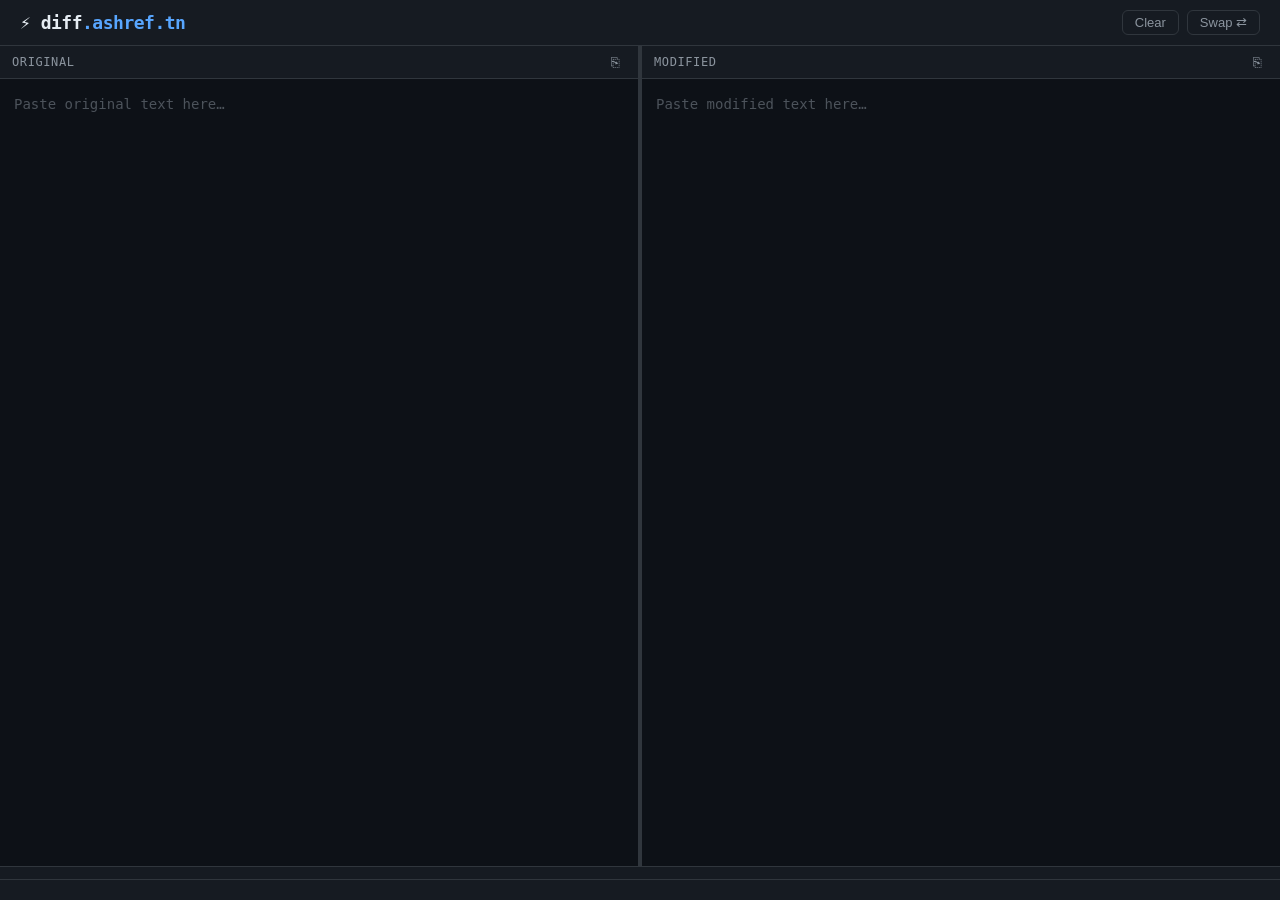
==== static/index.html @ 65bec3c3 "feat: initial project — Go server + real-time diff UI - Go 1.22 static file server (PORT env configu" ====
<!DOCTYPE html>
<html lang="en">
<head>
  <meta charset="UTF-8" />
  <meta name="viewport" content="width=device-width, initial-scale=1.0" />
  <title>diff — ashref.tn</title>
  <link rel="stylesheet" href="style.css" />
</head>
<body>
  <header>
    <div class="logo">⚡ diff<span>.ashref.tn</span></div>
    <div class="actions">
      <button id="clearBtn" title="Clear both panes">Clear</button>
      <button id="swapBtn" title="Swap left and right">Swap ⇄</button>
    </div>
  </header>

  <main>
    <div class="pane" id="paneLeft">
      <div class="pane-header">
        <span>Original</span>
        <button class="copy-btn" data-target="left" title="Copy">⎘</button>
      </div>
      <textarea id="left" placeholder="Paste original text here…" spellcheck="false"></textarea>
    </div>

    <div class="divider" id="divider"></div>

    <div class="pane" id="paneRight">
      <div class="pane-header">
        <span>Modified</span>
        <button class="copy-btn" data-target="right" title="Copy">⎘</button>
      </div>
      <textarea id="right" placeholder="Paste modified text here…" spellcheck="false"></textarea>
    </div>
  </main>

  <div id="diffBar">
    <span id="diffStats"></span>
    <div id="diffOutput"></div>
  </div>

  <script src="diff_match_patch.js"></script>
  <script src="app.js"></script>
</body>
</html>
---- static/style.css ----
/* ── Reset & Base ── */
*, *::before, *::after { box-sizing: border-box; margin: 0; padding: 0; }

:root {
  --bg: #0d1117;
  --surface: #161b22;
  --border: #30363d;
  --text: #e6edf3;
  --muted: #8b949e;
  --accent: #58a6ff;
  --add: #1a4a2e;
  --add-text: #3fb950;
  --del: #4a1a1a;
  --del-text: #f85149;
  --eq: #161b22;
  --radius: 6px;
  --font-mono: "Fira Code", "Cascadia Code", "Consolas", monospace;
}

html, body { height: 100%; }

body {
  background: var(--bg);
  color: var(--text);
  font-family: var(--font-mono);
  font-size: 14px;
  display: flex;
  flex-direction: column;
  height: 100vh;
  overflow: hidden;
}

/* ── Header ── */
header {
  display: flex;
  align-items: center;
  justify-content: space-between;
  padding: 10px 20px;
  background: var(--surface);
  border-bottom: 1px solid var(--border);
  flex-shrink: 0;
  user-select: none;
}

.logo {
  font-size: 18px;
  font-weight: 700;
  letter-spacing: -0.5px;
  color: var(--text);
}

.logo span { color: var(--accent); }

.actions { display: flex; gap: 8px; }

.actions button, .copy-btn {
  background: transparent;
  border: 1px solid var(--border);
  color: var(--muted);
  border-radius: var(--radius);
  padding: 4px 12px;
  cursor: pointer;
  font-size: 13px;
  transition: color 0.15s, border-color 0.15s;
}

.actions button:hover, .copy-btn:hover {
  color: var(--text);
  border-color: var(--accent);
}

/* ── Main split panes ── */
main {
  display: flex;
  flex: 1;
  overflow: hidden;
  gap: 0;
}

.pane {
  display: flex;
  flex-direction: column;
  flex: 1;
  min-width: 0;
  overflow: hidden;
}

.pane-header {
  display: flex;
  align-items: center;
  justify-content: space-between;
  padding: 6px 12px;
  background: var(--surface);
  border-bottom: 1px solid var(--border);
  color: var(--muted);
  font-size: 12px;
  text-transform: uppercase;
  letter-spacing: 0.05em;
  flex-shrink: 0;
}

.copy-btn {
  padding: 2px 7px;
  font-size: 14px;
  border: none;
}

textarea {
  flex: 1;
  width: 100%;
  resize: none;
  background: var(--bg);
  color: var(--text);
  border: none;
  outline: none;
  padding: 14px;
  font-family: var(--font-mono);
  font-size: 14px;
  line-height: 1.6;
  tab-size: 2;
}

textarea::placeholder { color: var(--muted); opacity: 0.5; }

/* ── Draggable divider ── */
#divider {
  width: 4px;
  background: var(--border);
  cursor: col-resize;
  transition: background 0.15s;
  flex-shrink: 0;
}

#divider:hover, #divider.dragging { background: var(--accent); }

/* ── Diff output bar ── */
#diffBar {
  flex-shrink: 0;
  background: var(--surface);
  border-top: 1px solid var(--border);
  max-height: 35vh;
  overflow-y: auto;
  padding: 0;
}

#diffStats {
  display: block;
  padding: 6px 14px;
  font-size: 12px;
  color: var(--muted);
  border-bottom: 1px solid var(--border);
}

#diffOutput {
  padding: 10px 14px;
  white-space: pre-wrap;
  word-break: break-all;
  font-size: 13px;
  line-height: 1.7;
}

/* diff highlight spans */
.diff-ins {
  background: var(--add);
  color: var(--add-text);
  border-radius: 2px;
  padding: 1px 0;
}

.diff-del {
  background: var(--del);
  color: var(--del-text);
  text-decoration: line-through;
  border-radius: 2px;
  padding: 1px 0;
}

.diff-eq { color: var(--muted); }

/* empty state */
#diffOutput.empty {
  color: var(--muted);
  opacity: 0.4;
  font-style: italic;
}

/* scrollbar */
::-webkit-scrollbar { width: 6px; height: 6px; }
::-webkit-scrollbar-track { background: transparent; }
::-webkit-scrollbar-thumb { background: var(--border); border-radius: 3px; }
::-webkit-scrollbar-thumb:hover { background: var(--muted); }

/* ── Responsive ── */
@media (max-width: 640px) {
  main { flex-direction: column; }
  #divider { width: 100%; height: 4px; cursor: row-resize; }
}
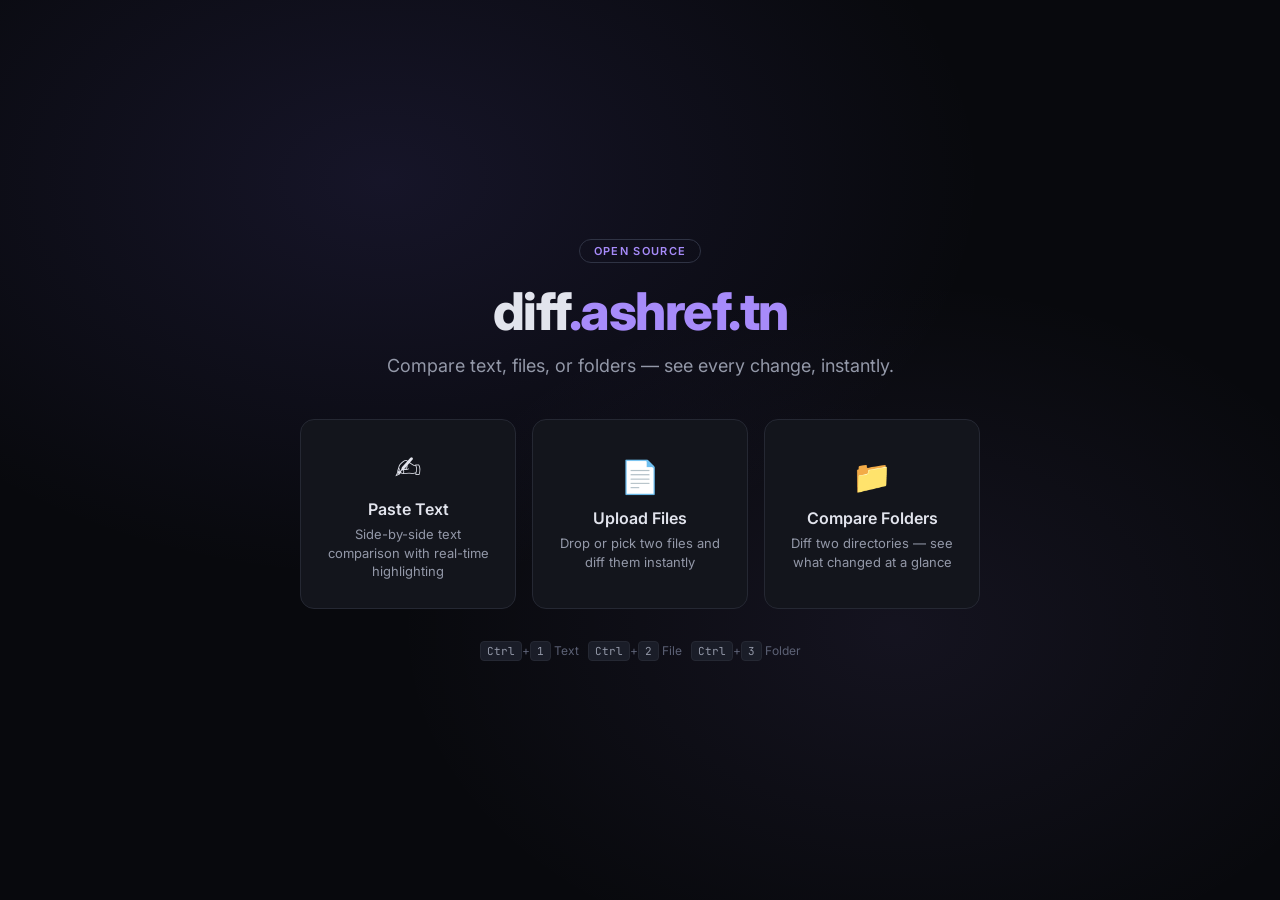
==== commit 2ebbe4b7: "feat: god-tier UI overhaul — line diff, file drop, folder compare WELCOME SCREEN: - Animated landing" ====
--- a/static/index.html
+++ b/static/index.html
@@ -4,40 +4,126 @@
   <meta charset="UTF-8" />
   <meta name="viewport" content="width=device-width, initial-scale=1.0" />
   <title>diff — ashref.tn</title>
+  <link rel="preconnect" href="https://fonts.googleapis.com" />
+  <link rel="preconnect" href="https://fonts.gstatic.com" crossorigin />
+  <link href="https://fonts.googleapis.com/css2?family=Inter:wght@400;500;600;700;800&family=JetBrains+Mono:wght@400;500&display=swap" rel="stylesheet" />
   <link rel="stylesheet" href="style.css" />
 </head>
 <body>
-  <header>
-    <div class="logo">⚡ diff<span>.ashref.tn</span></div>
-    <div class="actions">
-      <button id="clearBtn" title="Clear both panes">Clear</button>
-      <button id="swapBtn" title="Swap left and right">Swap ⇄</button>
+
+  <!-- ── Welcome Overlay ── -->
+  <div id="welcome" class="welcome">
+    <div class="welcome-bg"></div>
+    <div class="welcome-content">
+      <div class="welcome-badge">OPEN SOURCE</div>
+      <h1>diff<span class="accent">.ashref.tn</span></h1>
+      <p class="welcome-sub">Compare text, files, or folders — see every change, instantly.</p>
+      <div class="welcome-cards">
+        <button class="wcard" data-mode="text">
+          <div class="wcard-icon">✍️</div>
+          <div class="wcard-title">Paste Text</div>
+          <div class="wcard-desc">Side-by-side text comparison with real-time highlighting</div>
+        </button>
+        <button class="wcard" data-mode="file">
+          <div class="wcard-icon">📄</div>
+          <div class="wcard-title">Upload Files</div>
+          <div class="wcard-desc">Drop or pick two files and diff them instantly</div>
+        </button>
+        <button class="wcard" data-mode="folder">
+          <div class="wcard-icon">📁</div>
+          <div class="wcard-title">Compare Folders</div>
+          <div class="wcard-desc">Diff two directories — see what changed at a glance</div>
+        </button>
+      </div>
+      <div class="welcome-keys">
+        <kbd>Ctrl</kbd>+<kbd>1</kbd> Text &nbsp;
+        <kbd>Ctrl</kbd>+<kbd>2</kbd> File &nbsp;
+        <kbd>Ctrl</kbd>+<kbd>3</kbd> Folder
+      </div>
     </div>
-  </header>
+  </div>
 
-  <main>
-    <div class="pane" id="paneLeft">
-      <div class="pane-header">
-        <span>Original</span>
-        <button class="copy-btn" data-target="left" title="Copy">⎘</button>
+  <!-- ── Main App ── -->
+  <div id="app" class="app hidden">
+
+    <!-- Header -->
+    <header>
+      <div class="header-left">
+        <div class="logo" id="logoBtn">⚡ diff<span class="accent">.ashref.tn</span></div>
+        <nav class="tabs">
+          <button class="tab active" data-mode="text">Text</button>
+          <button class="tab" data-mode="file">File</button>
+          <button class="tab" data-mode="folder">Folder</button>
+        </nav>
       </div>
-      <textarea id="left" placeholder="Paste original text here…" spellcheck="false"></textarea>
+      <div class="header-right">
+        <label class="opt" title="Ignore leading/trailing whitespace">
+          <input type="checkbox" id="ignoreWS" /> Ignore spaces
+        </label>
+        <button id="swapBtn" class="hbtn" title="Swap sides (Ctrl+Shift+S)">⇄ Swap</button>
+        <button id="clearBtn" class="hbtn" title="Clear all (Ctrl+Shift+X)">✕ Clear</button>
+      </div>
+    </header>
+
+    <!-- ── Text / File Mode ── -->
+    <div id="editorView" class="editor-view">
+      <div class="panel" id="panelLeft">
+        <div class="panel-head">
+          <span class="panel-label">Original</span>
+          <div class="panel-actions">
+            <label class="picker-btn" title="Pick file">
+              📎 Open<input type="file" id="fileLeft" />
+            </label>
+            <button class="act-btn copy-btn" data-side="left" title="Copy text">⎘</button>
+          </div>
+        </div>
+        <div class="drop-zone" id="dropLeft" data-side="left">
+          <textarea id="textLeft" spellcheck="false" placeholder="Paste text or drop a file here…"></textarea>
+          <div class="drop-overlay"><span>Drop file here</span></div>
+        </div>
+      </div>
+
+      <div class="gutter" id="gutter"></div>
+
+      <div class="panel" id="panelRight">
+        <div class="panel-head">
+          <span class="panel-label">Modified</span>
+          <div class="panel-actions">
+            <label class="picker-btn" title="Pick file">
+              📎 Open<input type="file" id="fileRight" />
+            </label>
+            <button class="act-btn copy-btn" data-side="right" title="Copy text">⎘</button>
+          </div>
+        </div>
+        <div class="drop-zone" id="dropRight" data-side="right">
+          <textarea id="textRight" spellcheck="false" placeholder="Paste text or drop a file here…"></textarea>
+          <div class="drop-overlay"><span>Drop file here</span></div>
+        </div>
+      </div>
     </div>
 
-    <div class="divider" id="divider"></div>
+    <!-- ── Folder Mode ── -->
+    <div id="folderView" class="folder-view hidden">
+      <div class="folder-bar">
+        <input type="text" id="folderLeft" placeholder="/path/to/folder-a" />
+        <button id="compareFoldersBtn" class="compare-btn">Compare</button>
+        <input type="text" id="folderRight" placeholder="/path/to/folder-b" />
+      </div>
+      <div id="folderResults" class="folder-results"></div>
+    </div>
 
-    <div class="pane" id="paneRight">
-      <div class="pane-header">
-        <span>Modified</span>
-        <button class="copy-btn" data-target="right" title="Copy">⎘</button>
+    <!-- ── Diff Output ── -->
+    <div id="diffPanel" class="diff-panel">
+      <div class="diff-bar">
+        <span id="diffStats" class="diff-stats"></span>
+        <div class="diff-toggles">
+          <button class="dtgl active" data-view="split">Split</button>
+          <button class="dtgl" data-view="unified">Unified</button>
+        </div>
       </div>
-      <textarea id="right" placeholder="Paste modified text here…" spellcheck="false"></textarea>
+      <div id="diffContent" class="diff-content"></div>
     </div>
-  </main>
 
-  <div id="diffBar">
-    <span id="diffStats"></span>
-    <div id="diffOutput"></div>
   </div>
 
   <script src="diff_match_patch.js"></script>
--- a/static/style.css
+++ b/static/style.css
@@ -1,20 +1,36 @@
-/* ── Reset & Base ── */
+/* ════════════════════════════════════════════════════════════
+   diff.ashref.tn — Premium Dark Theme
+   ════════════════════════════════════════════════════════════ */
+
 *, *::before, *::after { box-sizing: border-box; margin: 0; padding: 0; }
 
 :root {
-  --bg: #0d1117;
-  --surface: #161b22;
-  --border: #30363d;
-  --text: #e6edf3;
-  --muted: #8b949e;
-  --accent: #58a6ff;
-  --add: #1a4a2e;
-  --add-text: #3fb950;
-  --del: #4a1a1a;
-  --del-text: #f85149;
-  --eq: #161b22;
-  --radius: 6px;
-  --font-mono: "Fira Code", "Cascadia Code", "Consolas", monospace;
+  --bg:         #08090d;
+  --bg2:        #0e1017;
+  --surface:    #13151c;
+  --surface2:   #1a1d28;
+  --border:     #252833;
+  --border2:    #2f3344;
+  --text:       #e2e4ed;
+  --text2:      #9398a8;
+  --muted:      #5c6175;
+  --accent:     #7c6aef;
+  --accent2:    #a78bfa;
+  --add-bg:     #12261e;
+  --add-line:   #1a3a2a;
+  --add-text:   #4ade80;
+  --add-hl:     rgba(74, 222, 128, 0.2);
+  --del-bg:     #261214;
+  --del-line:   #3a1a1c;
+  --del-text:   #f87171;
+  --del-hl:     rgba(248, 113, 113, 0.2);
+  --mod-bg:     #1e1a26;
+  --radius:     8px;
+  --radius-lg:  14px;
+  --font:       "Inter", -apple-system, system-ui, sans-serif;
+  --mono:       "JetBrains Mono", "Fira Code", "Cascadia Code", "Consolas", monospace;
+  --shadow:     0 2px 12px rgba(0,0,0,0.4);
+  --transition: 0.2s cubic-bezier(0.4, 0, 0.2, 1);
 }
 
 html, body { height: 100%; }
@@ -22,176 +38,595 @@
 body {
   background: var(--bg);
   color: var(--text);
-  font-family: var(--font-mono);
+  font-family: var(--font);
   font-size: 14px;
+  overflow: hidden;
+  height: 100vh;
+}
+
+.hidden { display: none !important; }
+
+/* ── Scrollbar ── */
+::-webkit-scrollbar { width: 6px; height: 6px; }
+::-webkit-scrollbar-track { background: transparent; }
+::-webkit-scrollbar-thumb { background: var(--border); border-radius: 3px; }
+::-webkit-scrollbar-thumb:hover { background: var(--muted); }
+
+/* ════════════════════════════════════════════════════════════
+   WELCOME SCREEN
+   ════════════════════════════════════════════════════════════ */
+
+.welcome {
+  position: fixed;
+  inset: 0;
+  z-index: 1000;
+  display: flex;
+  align-items: center;
+  justify-content: center;
+  animation: fadeIn 0.6s ease;
+}
+
+.welcome-bg {
+  position: absolute;
+  inset: 0;
+  background:
+    radial-gradient(ellipse 600px 400px at 30% 20%, rgba(124,106,239,0.12), transparent),
+    radial-gradient(ellipse 500px 350px at 70% 70%, rgba(167,139,250,0.08), transparent),
+    var(--bg);
+}
+
+.welcome-content {
+  position: relative;
+  text-align: center;
+  max-width: 760px;
+  padding: 40px;
+}
+
+.welcome-badge {
+  display: inline-block;
+  font-size: 11px;
+  font-weight: 600;
+  letter-spacing: 0.12em;
+  color: var(--accent2);
+  border: 1px solid var(--border2);
+  border-radius: 20px;
+  padding: 4px 14px;
+  margin-bottom: 20px;
+}
+
+.welcome-content h1 {
+  font-size: 52px;
+  font-weight: 800;
+  letter-spacing: -1.5px;
+  line-height: 1.1;
+  margin-bottom: 12px;
+}
+
+.accent { color: var(--accent2); }
+
+.welcome-sub {
+  font-size: 18px;
+  color: var(--text2);
+  margin-bottom: 40px;
+  line-height: 1.5;
+}
+
+.welcome-cards {
+  display: grid;
+  grid-template-columns: repeat(3, 1fr);
+  gap: 16px;
+  margin-bottom: 32px;
+}
+
+.wcard {
+  background: var(--surface);
+  border: 1px solid var(--border);
+  border-radius: var(--radius-lg);
+  padding: 28px 20px;
+  cursor: pointer;
+  transition: all var(--transition);
+  text-align: center;
+  color: var(--text);
+  font-family: var(--font);
+}
+
+.wcard:hover {
+  border-color: var(--accent);
+  background: var(--surface2);
+  transform: translateY(-3px);
+  box-shadow: 0 8px 30px rgba(124,106,239,0.12);
+}
+
+.wcard-icon { font-size: 32px; margin-bottom: 12px; }
+.wcard-title { font-size: 16px; font-weight: 600; margin-bottom: 6px; }
+.wcard-desc { font-size: 13px; color: var(--text2); line-height: 1.4; }
+
+.welcome-keys {
+  font-size: 12px;
+  color: var(--muted);
+}
+
+.welcome-keys kbd {
+  display: inline-block;
+  background: var(--surface2);
+  border: 1px solid var(--border);
+  border-radius: 4px;
+  padding: 2px 6px;
+  font-family: var(--mono);
+  font-size: 11px;
+  color: var(--text2);
+}
+
+/* ════════════════════════════════════════════════════════════
+   HEADER
+   ════════════════════════════════════════════════════════════ */
+
+.app {
   display: flex;
   flex-direction: column;
   height: 100vh;
-  overflow: hidden;
-}
-
-/* ── Header ── */
+}
+
 header {
   display: flex;
   align-items: center;
   justify-content: space-between;
-  padding: 10px 20px;
+  padding: 0 16px;
+  height: 48px;
   background: var(--surface);
   border-bottom: 1px solid var(--border);
   flex-shrink: 0;
   user-select: none;
+  gap: 12px;
+}
+
+.header-left, .header-right {
+  display: flex;
+  align-items: center;
+  gap: 12px;
 }
 
 .logo {
-  font-size: 18px;
+  font-size: 15px;
   font-weight: 700;
-  letter-spacing: -0.5px;
-  color: var(--text);
-}
-
-.logo span { color: var(--accent); }
-
-.actions { display: flex; gap: 8px; }
-
-.actions button, .copy-btn {
+  letter-spacing: -0.3px;
+  cursor: pointer;
+  white-space: nowrap;
+  transition: opacity var(--transition);
+}
+.logo:hover { opacity: 0.8; }
+
+.tabs { display: flex; gap: 2px; }
+
+.tab {
+  font-family: var(--font);
+  font-size: 13px;
+  font-weight: 500;
+  color: var(--text2);
+  background: transparent;
+  border: none;
+  padding: 6px 14px;
+  border-radius: 6px;
+  cursor: pointer;
+  transition: all var(--transition);
+}
+
+.tab:hover { color: var(--text); background: var(--surface2); }
+.tab.active { color: var(--text); background: var(--accent); }
+
+.opt {
+  display: flex;
+  align-items: center;
+  gap: 5px;
+  font-size: 12px;
+  color: var(--text2);
+  cursor: pointer;
+}
+.opt input { accent-color: var(--accent); }
+
+.hbtn {
+  font-family: var(--font);
+  font-size: 12px;
+  font-weight: 500;
+  color: var(--text2);
   background: transparent;
   border: 1px solid var(--border);
+  border-radius: 6px;
+  padding: 4px 10px;
+  cursor: pointer;
+  transition: all var(--transition);
+  white-space: nowrap;
+}
+.hbtn:hover { color: var(--text); border-color: var(--accent); }
+
+/* ════════════════════════════════════════════════════════════
+   EDITOR PANELS (text + file mode)
+   ════════════════════════════════════════════════════════════ */
+
+.editor-view {
+  display: flex;
+  flex: 1;
+  min-height: 0;
+  overflow: hidden;
+}
+
+.panel {
+  display: flex;
+  flex-direction: column;
+  flex: 1;
+  min-width: 0;
+}
+
+.panel-head {
+  display: flex;
+  align-items: center;
+  justify-content: space-between;
+  padding: 5px 12px;
+  background: var(--bg2);
+  border-bottom: 1px solid var(--border);
+  flex-shrink: 0;
+}
+
+.panel-label {
+  font-size: 11px;
+  font-weight: 600;
+  text-transform: uppercase;
+  letter-spacing: 0.08em;
   color: var(--muted);
-  border-radius: var(--radius);
-  padding: 4px 12px;
-  cursor: pointer;
-  font-size: 13px;
-  transition: color 0.15s, border-color 0.15s;
-}
-
-.actions button:hover, .copy-btn:hover {
-  color: var(--text);
-  border-color: var(--accent);
-}
-
-/* ── Main split panes ── */
-main {
-  display: flex;
-  flex: 1;
-  overflow: hidden;
-  gap: 0;
-}
-
-.pane {
-  display: flex;
-  flex-direction: column;
-  flex: 1;
-  min-width: 0;
-  overflow: hidden;
-}
-
-.pane-header {
-  display: flex;
-  align-items: center;
-  justify-content: space-between;
-  padding: 6px 12px;
-  background: var(--surface);
-  border-bottom: 1px solid var(--border);
-  color: var(--muted);
+}
+
+.panel-actions { display: flex; align-items: center; gap: 6px; }
+
+.picker-btn {
   font-size: 12px;
-  text-transform: uppercase;
-  letter-spacing: 0.05em;
-  flex-shrink: 0;
-}
-
-.copy-btn {
-  padding: 2px 7px;
+  color: var(--text2);
+  cursor: pointer;
+  padding: 2px 8px;
+  border: 1px solid var(--border);
+  border-radius: 5px;
+  transition: all var(--transition);
+}
+.picker-btn:hover { border-color: var(--accent); color: var(--text); }
+.picker-btn input { display: none; }
+
+.act-btn {
   font-size: 14px;
-  border: none;
-}
-
-textarea {
-  flex: 1;
+  color: var(--text2);
+  background: none;
+  border: 1px solid var(--border);
+  border-radius: 5px;
+  padding: 1px 7px;
+  cursor: pointer;
+  transition: all var(--transition);
+}
+.act-btn:hover { color: var(--text); border-color: var(--accent); }
+
+/* Drop zone */
+.drop-zone {
+  flex: 1;
+  position: relative;
+  min-height: 0;
+}
+
+.drop-zone textarea {
   width: 100%;
+  height: 100%;
   resize: none;
   background: var(--bg);
   color: var(--text);
   border: none;
   outline: none;
   padding: 14px;
-  font-family: var(--font-mono);
-  font-size: 14px;
-  line-height: 1.6;
+  font-family: var(--mono);
+  font-size: 13px;
+  line-height: 1.65;
   tab-size: 2;
 }
 
-textarea::placeholder { color: var(--muted); opacity: 0.5; }
-
-/* ── Draggable divider ── */
-#divider {
+.drop-zone textarea::placeholder { color: var(--muted); opacity: 0.5; }
+
+.drop-overlay {
+  display: none;
+  position: absolute;
+  inset: 4px;
+  border: 2px dashed var(--accent);
+  border-radius: var(--radius);
+  background: rgba(124,106,239,0.08);
+  align-items: center;
+  justify-content: center;
+  pointer-events: none;
+  z-index: 10;
+}
+
+.drop-overlay span {
+  font-size: 16px;
+  font-weight: 600;
+  color: var(--accent2);
+}
+
+.drop-zone.dragging .drop-overlay { display: flex; }
+
+/* Gutter / divider */
+.gutter {
   width: 4px;
   background: var(--border);
   cursor: col-resize;
-  transition: background 0.15s;
   flex-shrink: 0;
-}
-
-#divider:hover, #divider.dragging { background: var(--accent); }
-
-/* ── Diff output bar ── */
-#diffBar {
+  transition: background var(--transition);
+}
+.gutter:hover, .gutter.dragging { background: var(--accent); }
+
+/* ════════════════════════════════════════════════════════════
+   FOLDER MODE
+   ════════════════════════════════════════════════════════════ */
+
+.folder-view {
+  flex: 1;
+  display: flex;
+  flex-direction: column;
+  overflow: hidden;
+}
+
+.folder-bar {
+  display: flex;
+  align-items: center;
+  gap: 10px;
+  padding: 12px 16px;
+  background: var(--bg2);
+  border-bottom: 1px solid var(--border);
+  flex-shrink: 0;
+}
+
+.folder-bar input[type="text"] {
+  flex: 1;
+  font-family: var(--mono);
+  font-size: 13px;
+  color: var(--text);
+  background: var(--bg);
+  border: 1px solid var(--border);
+  border-radius: 6px;
+  padding: 8px 12px;
+  outline: none;
+  transition: border-color var(--transition);
+}
+.folder-bar input[type="text"]:focus { border-color: var(--accent); }
+
+.compare-btn {
+  font-family: var(--font);
+  font-size: 13px;
+  font-weight: 600;
+  color: #fff;
+  background: var(--accent);
+  border: none;
+  border-radius: 6px;
+  padding: 8px 20px;
+  cursor: pointer;
+  transition: opacity var(--transition);
+  white-space: nowrap;
+}
+.compare-btn:hover { opacity: 0.85; }
+
+.folder-results {
+  flex: 1;
+  overflow-y: auto;
+  padding: 12px 16px;
+}
+
+.folder-results table {
+  width: 100%;
+  border-collapse: collapse;
+  font-size: 13px;
+}
+
+.folder-results th {
+  text-align: left;
+  font-size: 11px;
+  font-weight: 600;
+  text-transform: uppercase;
+  letter-spacing: 0.06em;
+  color: var(--muted);
+  padding: 8px 12px;
+  border-bottom: 1px solid var(--border);
+}
+
+.folder-results td {
+  padding: 7px 12px;
+  border-bottom: 1px solid var(--border);
+  font-family: var(--mono);
+}
+
+.folder-results tr.only-left td  { color: var(--del-text); }
+.folder-results tr.only-right td { color: var(--add-text); }
+.folder-results tr.modified td   { color: #facc15; }
+.folder-results tr.same td       { color: var(--text2); }
+
+.folder-results .status-badge {
+  font-size: 11px;
+  font-weight: 500;
+  padding: 2px 8px;
+  border-radius: 4px;
+  font-family: var(--font);
+}
+
+.folder-results tr.only-left .status-badge  { background: var(--del-bg); color: var(--del-text); }
+.folder-results tr.only-right .status-badge { background: var(--add-bg); color: var(--add-text); }
+.folder-results tr.modified .status-badge   { background: #2a2310; color: #facc15; }
+.folder-results tr.same .status-badge       { background: var(--surface2); color: var(--muted); }
+
+.folder-error {
+  padding: 16px;
+  color: var(--del-text);
+  font-size: 14px;
+}
+
+/* ════════════════════════════════════════════════════════════
+   DIFF PANEL
+   ════════════════════════════════════════════════════════════ */
+
+.diff-panel {
   flex-shrink: 0;
   background: var(--surface);
   border-top: 1px solid var(--border);
-  max-height: 35vh;
-  overflow-y: auto;
-  padding: 0;
-}
-
-#diffStats {
-  display: block;
-  padding: 6px 14px;
+  display: flex;
+  flex-direction: column;
+  max-height: 45vh;
+  min-height: 40px;
+}
+
+.diff-bar {
+  display: flex;
+  align-items: center;
+  justify-content: space-between;
+  padding: 5px 14px;
+  border-bottom: 1px solid var(--border);
+  flex-shrink: 0;
+}
+
+.diff-stats {
   font-size: 12px;
+  color: var(--text2);
+  font-weight: 500;
+}
+
+.diff-toggles { display: flex; gap: 2px; }
+
+.dtgl {
+  font-family: var(--font);
+  font-size: 11px;
+  font-weight: 500;
   color: var(--muted);
-  border-bottom: 1px solid var(--border);
-}
-
-#diffOutput {
-  padding: 10px 14px;
+  background: transparent;
+  border: 1px solid var(--border);
+  border-radius: 5px;
+  padding: 3px 10px;
+  cursor: pointer;
+  transition: all var(--transition);
+}
+.dtgl:hover { color: var(--text2); }
+.dtgl.active { color: var(--text); background: var(--surface2); border-color: var(--accent); }
+
+.diff-content {
+  flex: 1;
+  overflow: auto;
+  font-family: var(--mono);
+  font-size: 13px;
+  line-height: 1.65;
+}
+
+/* ── Split diff ── */
+.diff-split {
+  display: flex;
+  min-height: 100%;
+}
+
+.diff-split .diff-side {
+  flex: 1;
+  min-width: 0;
+}
+
+.diff-split .diff-side:first-child { border-right: 1px solid var(--border); }
+
+.diff-split .diff-side table {
+  width: 100%;
+  border-collapse: collapse;
+}
+
+/* ── Unified diff ── */
+.diff-unified table {
+  width: 100%;
+  border-collapse: collapse;
+}
+
+/* ── Common diff line styles ── */
+.diff-content td {
+  padding: 0 10px;
   white-space: pre-wrap;
   word-break: break-all;
-  font-size: 13px;
-  line-height: 1.7;
-}
-
-/* diff highlight spans */
-.diff-ins {
-  background: var(--add);
-  color: var(--add-text);
-  border-radius: 2px;
-  padding: 1px 0;
-}
-
-.diff-del {
-  background: var(--del);
-  color: var(--del-text);
-  text-decoration: line-through;
-  border-radius: 2px;
-  padding: 1px 0;
-}
-
-.diff-eq { color: var(--muted); }
-
-/* empty state */
-#diffOutput.empty {
+  vertical-align: top;
+}
+
+.diff-content .ln {
+  width: 1px;
+  white-space: nowrap;
+  text-align: right;
+  padding: 0 8px;
   color: var(--muted);
-  opacity: 0.4;
+  user-select: none;
+  opacity: 0.6;
+  font-size: 12px;
+  border-right: 1px solid var(--border);
+}
+
+.diff-content .sign {
+  width: 1px;
+  padding: 0 6px;
+  text-align: center;
+  user-select: none;
+  font-weight: 600;
+}
+
+.diff-content tr.line-equal td { background: transparent; }
+.diff-content tr.line-equal .sign { color: var(--muted); }
+
+.diff-content tr.line-add td    { background: var(--add-bg); }
+.diff-content tr.line-add .sign  { color: var(--add-text); }
+.diff-content tr.line-add .code  { color: var(--add-text); }
+
+.diff-content tr.line-del td    { background: var(--del-bg); }
+.diff-content tr.line-del .sign  { color: var(--del-text); }
+.diff-content tr.line-del .code  { color: var(--del-text); }
+
+.diff-content tr.line-mod-del td { background: var(--del-bg); }
+.diff-content tr.line-mod-del .code { color: var(--del-text); }
+.diff-content tr.line-mod-del .sign { color: var(--del-text); }
+
+.diff-content tr.line-mod-add td { background: var(--add-bg); }
+.diff-content tr.line-mod-add .code { color: var(--add-text); }
+.diff-content tr.line-mod-add .sign { color: var(--add-text); }
+
+.diff-content tr.line-pad td { background: var(--bg2); }
+
+.diff-content .hl-add { background: var(--add-hl); border-radius: 2px; }
+.diff-content .hl-del { background: var(--del-hl); border-radius: 2px; }
+
+.diff-content .empty-msg {
+  padding: 24px;
+  text-align: center;
+  color: var(--muted);
   font-style: italic;
-}
-
-/* scrollbar */
-::-webkit-scrollbar { width: 6px; height: 6px; }
-::-webkit-scrollbar-track { background: transparent; }
-::-webkit-scrollbar-thumb { background: var(--border); border-radius: 3px; }
-::-webkit-scrollbar-thumb:hover { background: var(--muted); }
-
-/* ── Responsive ── */
-@media (max-width: 640px) {
-  main { flex-direction: column; }
-  #divider { width: 100%; height: 4px; cursor: row-resize; }
-}
+  font-family: var(--font);
+}
+
+/* ════════════════════════════════════════════════════════════
+   ANIMATIONS
+   ════════════════════════════════════════════════════════════ */
+
+@keyframes fadeIn {
+  from { opacity: 0; }
+  to   { opacity: 1; }
+}
+
+@keyframes slideUp {
+  from { opacity: 0; transform: translateY(20px); }
+  to   { opacity: 1; transform: translateY(0); }
+}
+
+.welcome-content { animation: slideUp 0.6s ease 0.1s both; }
+.welcome-cards .wcard:nth-child(1) { animation: slideUp 0.5s ease 0.2s both; }
+.welcome-cards .wcard:nth-child(2) { animation: slideUp 0.5s ease 0.3s both; }
+.welcome-cards .wcard:nth-child(3) { animation: slideUp 0.5s ease 0.4s both; }
+
+/* ════════════════════════════════════════════════════════════
+   RESPONSIVE
+   ════════════════════════════════════════════════════════════ */
+
+@media (max-width: 768px) {
+  .welcome-cards { grid-template-columns: 1fr; }
+  .welcome-content h1 { font-size: 36px; }
+  header { flex-wrap: wrap; height: auto; padding: 8px 12px; }
+  .header-right { flex-wrap: wrap; }
+  .editor-view { flex-direction: column; }
+  .gutter { width: 100%; height: 4px; cursor: row-resize; }
+  .diff-split { flex-direction: column; }
+  .diff-split .diff-side:first-child { border-right: none; border-bottom: 1px solid var(--border); }
+}
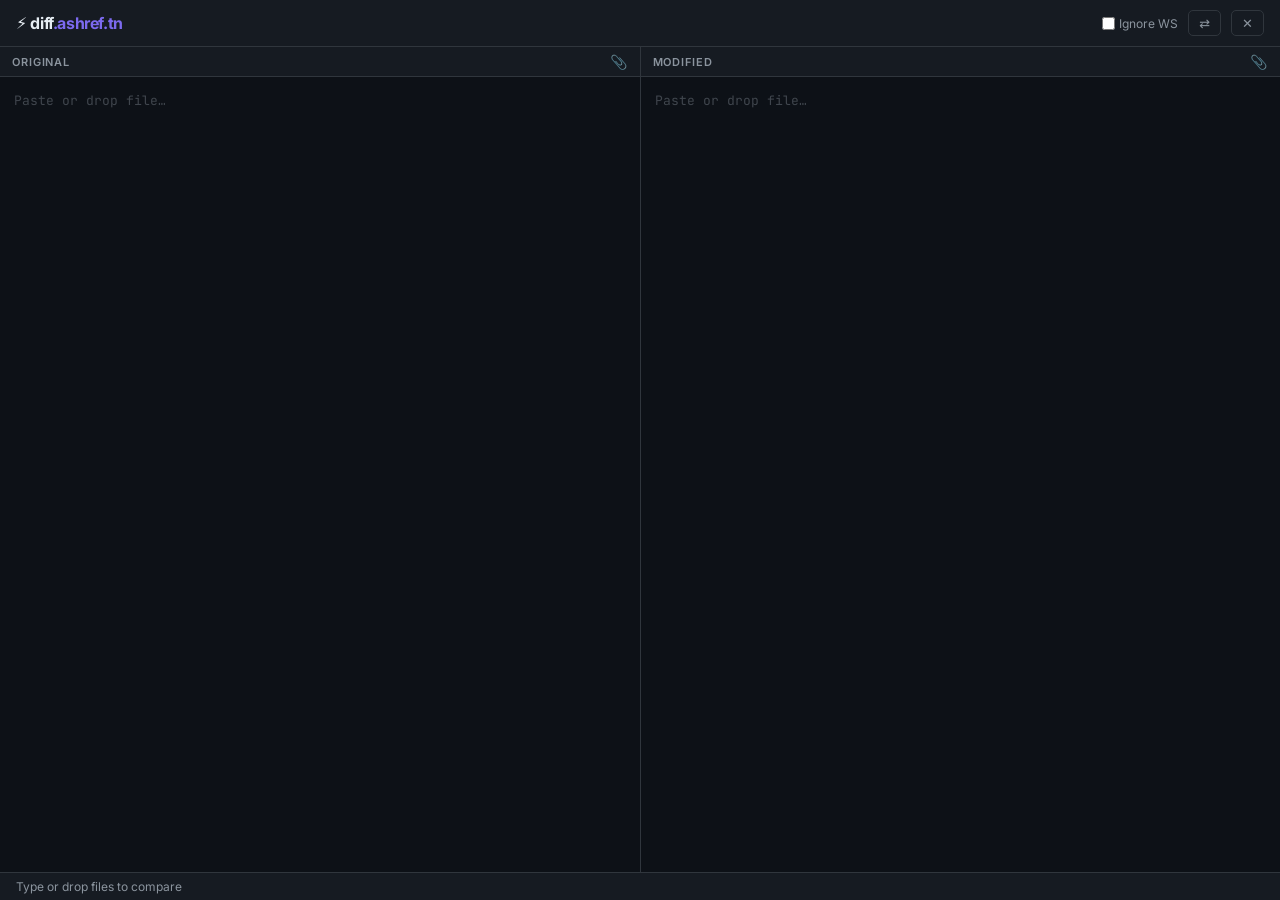
==== commit 863e207d: "fix: radical simplification — inline diff on both sides WHAT CHANGED: - Removed confusing welcome sc" ====
--- a/static/index.html
+++ b/static/index.html
@@ -6,125 +6,47 @@
   <title>diff — ashref.tn</title>
   <link rel="preconnect" href="https://fonts.googleapis.com" />
   <link rel="preconnect" href="https://fonts.gstatic.com" crossorigin />
-  <link href="https://fonts.googleapis.com/css2?family=Inter:wght@400;500;600;700;800&family=JetBrains+Mono:wght@400;500&display=swap" rel="stylesheet" />
+  <link href="https://fonts.googleapis.com/css2?family=Inter:wght@400;500;600;700&family=JetBrains+Mono:wght@400;500&display=swap" rel="stylesheet" />
   <link rel="stylesheet" href="style.css" />
 </head>
 <body>
 
-  <!-- ── Welcome Overlay ── -->
-  <div id="welcome" class="welcome">
-    <div class="welcome-bg"></div>
-    <div class="welcome-content">
-      <div class="welcome-badge">OPEN SOURCE</div>
-      <h1>diff<span class="accent">.ashref.tn</span></h1>
-      <p class="welcome-sub">Compare text, files, or folders — see every change, instantly.</p>
-      <div class="welcome-cards">
-        <button class="wcard" data-mode="text">
-          <div class="wcard-icon">✍️</div>
-          <div class="wcard-title">Paste Text</div>
-          <div class="wcard-desc">Side-by-side text comparison with real-time highlighting</div>
-        </button>
-        <button class="wcard" data-mode="file">
-          <div class="wcard-icon">📄</div>
-          <div class="wcard-title">Upload Files</div>
-          <div class="wcard-desc">Drop or pick two files and diff them instantly</div>
-        </button>
-        <button class="wcard" data-mode="folder">
-          <div class="wcard-icon">📁</div>
-          <div class="wcard-title">Compare Folders</div>
-          <div class="wcard-desc">Diff two directories — see what changed at a glance</div>
-        </button>
+  <header>
+    <div class="logo">⚡ diff<span class="accent">.ashref.tn</span></div>
+    <div class="actions">
+      <label class="opt"><input type="checkbox" id="ignoreWS" /> Ignore WS</label>
+      <button id="swapBtn" title="Swap (Ctrl+S)">⇄</button>
+      <button id="clearBtn" title="Clear (Ctrl+X)">✕</button>
+    </div>
+  </header>
+
+  <main>
+    <div class="panel">
+      <div class="panel-head">
+        <span>Original</span>
+        <label class="file-btn">📎<input type="file" id="fileLeft" /></label>
       </div>
-      <div class="welcome-keys">
-        <kbd>Ctrl</kbd>+<kbd>1</kbd> Text &nbsp;
-        <kbd>Ctrl</kbd>+<kbd>2</kbd> File &nbsp;
-        <kbd>Ctrl</kbd>+<kbd>3</kbd> Folder
-      </div>
-    </div>
-  </div>
-
-  <!-- ── Main App ── -->
-  <div id="app" class="app hidden">
-
-    <!-- Header -->
-    <header>
-      <div class="header-left">
-        <div class="logo" id="logoBtn">⚡ diff<span class="accent">.ashref.tn</span></div>
-        <nav class="tabs">
-          <button class="tab active" data-mode="text">Text</button>
-          <button class="tab" data-mode="file">File</button>
-          <button class="tab" data-mode="folder">Folder</button>
-        </nav>
-      </div>
-      <div class="header-right">
-        <label class="opt" title="Ignore leading/trailing whitespace">
-          <input type="checkbox" id="ignoreWS" /> Ignore spaces
-        </label>
-        <button id="swapBtn" class="hbtn" title="Swap sides (Ctrl+Shift+S)">⇄ Swap</button>
-        <button id="clearBtn" class="hbtn" title="Clear all (Ctrl+Shift+X)">✕ Clear</button>
-      </div>
-    </header>
-
-    <!-- ── Text / File Mode ── -->
-    <div id="editorView" class="editor-view">
-      <div class="panel" id="panelLeft">
-        <div class="panel-head">
-          <span class="panel-label">Original</span>
-          <div class="panel-actions">
-            <label class="picker-btn" title="Pick file">
-              📎 Open<input type="file" id="fileLeft" />
-            </label>
-            <button class="act-btn copy-btn" data-side="left" title="Copy text">⎘</button>
-          </div>
-        </div>
-        <div class="drop-zone" id="dropLeft" data-side="left">
-          <textarea id="textLeft" spellcheck="false" placeholder="Paste text or drop a file here…"></textarea>
-          <div class="drop-overlay"><span>Drop file here</span></div>
-        </div>
-      </div>
-
-      <div class="gutter" id="gutter"></div>
-
-      <div class="panel" id="panelRight">
-        <div class="panel-head">
-          <span class="panel-label">Modified</span>
-          <div class="panel-actions">
-            <label class="picker-btn" title="Pick file">
-              📎 Open<input type="file" id="fileRight" />
-            </label>
-            <button class="act-btn copy-btn" data-side="right" title="Copy text">⎘</button>
-          </div>
-        </div>
-        <div class="drop-zone" id="dropRight" data-side="right">
-          <textarea id="textRight" spellcheck="false" placeholder="Paste text or drop a file here…"></textarea>
-          <div class="drop-overlay"><span>Drop file here</span></div>
-        </div>
+      <div class="editor-wrap" id="wrapLeft">
+        <textarea id="textLeft" spellcheck="false" placeholder="Paste or drop file…"></textarea>
+        <div class="overlay" id="overlayLeft"></div>
       </div>
     </div>
 
-    <!-- ── Folder Mode ── -->
-    <div id="folderView" class="folder-view hidden">
-      <div class="folder-bar">
-        <input type="text" id="folderLeft" placeholder="/path/to/folder-a" />
-        <button id="compareFoldersBtn" class="compare-btn">Compare</button>
-        <input type="text" id="folderRight" placeholder="/path/to/folder-b" />
+    <div class="gutter"></div>
+
+    <div class="panel">
+      <div class="panel-head">
+        <span>Modified</span>
+        <label class="file-btn">📎<input type="file" id="fileRight" /></label>
       </div>
-      <div id="folderResults" class="folder-results"></div>
+      <div class="editor-wrap" id="wrapRight">
+        <textarea id="textRight" spellcheck="false" placeholder="Paste or drop file…"></textarea>
+        <div class="overlay" id="overlayRight"></div>
+      </div>
     </div>
+  </main>
 
-    <!-- ── Diff Output ── -->
-    <div id="diffPanel" class="diff-panel">
-      <div class="diff-bar">
-        <span id="diffStats" class="diff-stats"></span>
-        <div class="diff-toggles">
-          <button class="dtgl active" data-view="split">Split</button>
-          <button class="dtgl" data-view="unified">Unified</button>
-        </div>
-      </div>
-      <div id="diffContent" class="diff-content"></div>
-    </div>
-
-  </div>
+  <footer id="stats"></footer>
 
   <script src="diff_match_patch.js"></script>
   <script src="app.js"></script>
--- a/static/style.css
+++ b/static/style.css
@@ -1,36 +1,22 @@
-/* ════════════════════════════════════════════════════════════
-   diff.ashref.tn — Premium Dark Theme
-   ════════════════════════════════════════════════════════════ */
+/* ═══════════════════════════════════════════════════════════
+   diff.ashref.tn — Ultra-Clean Inline Diff
+   ═══════════════════════════════════════════════════════════ */
 
 *, *::before, *::after { box-sizing: border-box; margin: 0; padding: 0; }
 
 :root {
-  --bg:         #08090d;
-  --bg2:        #0e1017;
-  --surface:    #13151c;
-  --surface2:   #1a1d28;
-  --border:     #252833;
-  --border2:    #2f3344;
-  --text:       #e2e4ed;
-  --text2:      #9398a8;
-  --muted:      #5c6175;
-  --accent:     #7c6aef;
-  --accent2:    #a78bfa;
-  --add-bg:     #12261e;
-  --add-line:   #1a3a2a;
-  --add-text:   #4ade80;
-  --add-hl:     rgba(74, 222, 128, 0.2);
-  --del-bg:     #261214;
-  --del-line:   #3a1a1c;
-  --del-text:   #f87171;
-  --del-hl:     rgba(248, 113, 113, 0.2);
-  --mod-bg:     #1e1a26;
-  --radius:     8px;
-  --radius-lg:  14px;
-  --font:       "Inter", -apple-system, system-ui, sans-serif;
-  --mono:       "JetBrains Mono", "Fira Code", "Cascadia Code", "Consolas", monospace;
-  --shadow:     0 2px 12px rgba(0,0,0,0.4);
-  --transition: 0.2s cubic-bezier(0.4, 0, 0.2, 1);
+  --bg: #0d1117;
+  --surface: #161b22;
+  --border: #30363d;
+  --text: #e6edf3;
+  --muted: #8b949e;
+  --accent: #7c6aef;
+  --add-bg: rgba(46, 160, 67, 0.15);
+  --add-text: #3fb950;
+  --del-bg: rgba(248, 81, 73, 0.15);
+  --del-text: #f85149;
+  --font: "Inter", -apple-system, system-ui, sans-serif;
+  --mono: "JetBrains Mono", "Fira Code", monospace;
 }
 
 html, body { height: 100%; }
@@ -40,220 +26,73 @@
   color: var(--text);
   font-family: var(--font);
   font-size: 14px;
-  overflow: hidden;
-  height: 100vh;
-}
-
-.hidden { display: none !important; }
-
-/* ── Scrollbar ── */
-::-webkit-scrollbar { width: 6px; height: 6px; }
-::-webkit-scrollbar-track { background: transparent; }
-::-webkit-scrollbar-thumb { background: var(--border); border-radius: 3px; }
-::-webkit-scrollbar-thumb:hover { background: var(--muted); }
-
-/* ════════════════════════════════════════════════════════════
-   WELCOME SCREEN
-   ════════════════════════════════════════════════════════════ */
-
-.welcome {
-  position: fixed;
-  inset: 0;
-  z-index: 1000;
-  display: flex;
-  align-items: center;
-  justify-content: center;
-  animation: fadeIn 0.6s ease;
-}
-
-.welcome-bg {
-  position: absolute;
-  inset: 0;
-  background:
-    radial-gradient(ellipse 600px 400px at 30% 20%, rgba(124,106,239,0.12), transparent),
-    radial-gradient(ellipse 500px 350px at 70% 70%, rgba(167,139,250,0.08), transparent),
-    var(--bg);
-}
-
-.welcome-content {
-  position: relative;
-  text-align: center;
-  max-width: 760px;
-  padding: 40px;
-}
-
-.welcome-badge {
-  display: inline-block;
-  font-size: 11px;
-  font-weight: 600;
-  letter-spacing: 0.12em;
-  color: var(--accent2);
-  border: 1px solid var(--border2);
-  border-radius: 20px;
-  padding: 4px 14px;
-  margin-bottom: 20px;
-}
-
-.welcome-content h1 {
-  font-size: 52px;
-  font-weight: 800;
-  letter-spacing: -1.5px;
-  line-height: 1.1;
-  margin-bottom: 12px;
-}
-
-.accent { color: var(--accent2); }
-
-.welcome-sub {
-  font-size: 18px;
-  color: var(--text2);
-  margin-bottom: 40px;
-  line-height: 1.5;
-}
-
-.welcome-cards {
-  display: grid;
-  grid-template-columns: repeat(3, 1fr);
-  gap: 16px;
-  margin-bottom: 32px;
-}
-
-.wcard {
-  background: var(--surface);
-  border: 1px solid var(--border);
-  border-radius: var(--radius-lg);
-  padding: 28px 20px;
-  cursor: pointer;
-  transition: all var(--transition);
-  text-align: center;
-  color: var(--text);
-  font-family: var(--font);
-}
-
-.wcard:hover {
-  border-color: var(--accent);
-  background: var(--surface2);
-  transform: translateY(-3px);
-  box-shadow: 0 8px 30px rgba(124,106,239,0.12);
-}
-
-.wcard-icon { font-size: 32px; margin-bottom: 12px; }
-.wcard-title { font-size: 16px; font-weight: 600; margin-bottom: 6px; }
-.wcard-desc { font-size: 13px; color: var(--text2); line-height: 1.4; }
-
-.welcome-keys {
-  font-size: 12px;
-  color: var(--muted);
-}
-
-.welcome-keys kbd {
-  display: inline-block;
-  background: var(--surface2);
-  border: 1px solid var(--border);
-  border-radius: 4px;
-  padding: 2px 6px;
-  font-family: var(--mono);
-  font-size: 11px;
-  color: var(--text2);
-}
-
-/* ════════════════════════════════════════════════════════════
-   HEADER
-   ════════════════════════════════════════════════════════════ */
-
-.app {
   display: flex;
   flex-direction: column;
   height: 100vh;
-}
-
+  overflow: hidden;
+}
+
+/* ── Header ── */
 header {
   display: flex;
   align-items: center;
   justify-content: space-between;
-  padding: 0 16px;
-  height: 48px;
+  padding: 10px 16px;
   background: var(--surface);
   border-bottom: 1px solid var(--border);
   flex-shrink: 0;
-  user-select: none;
-  gap: 12px;
-}
-
-.header-left, .header-right {
-  display: flex;
-  align-items: center;
-  gap: 12px;
 }
 
 .logo {
-  font-size: 15px;
+  font-size: 16px;
   font-weight: 700;
-  letter-spacing: -0.3px;
+  letter-spacing: -0.4px;
+}
+
+.accent { color: var(--accent); }
+
+.actions {
+  display: flex;
+  align-items: center;
+  gap: 10px;
+}
+
+.opt {
+  font-size: 12px;
+  color: var(--muted);
   cursor: pointer;
-  white-space: nowrap;
-  transition: opacity var(--transition);
-}
-.logo:hover { opacity: 0.8; }
-
-.tabs { display: flex; gap: 2px; }
-
-.tab {
+  display: flex;
+  align-items: center;
+  gap: 4px;
+}
+
+.opt input { accent-color: var(--accent); }
+
+button {
   font-family: var(--font);
   font-size: 13px;
-  font-weight: 500;
-  color: var(--text2);
-  background: transparent;
-  border: none;
-  padding: 6px 14px;
-  border-radius: 6px;
-  cursor: pointer;
-  transition: all var(--transition);
-}
-
-.tab:hover { color: var(--text); background: var(--surface2); }
-.tab.active { color: var(--text); background: var(--accent); }
-
-.opt {
-  display: flex;
-  align-items: center;
-  gap: 5px;
-  font-size: 12px;
-  color: var(--text2);
-  cursor: pointer;
-}
-.opt input { accent-color: var(--accent); }
-
-.hbtn {
-  font-family: var(--font);
-  font-size: 12px;
-  font-weight: 500;
-  color: var(--text2);
+  color: var(--muted);
   background: transparent;
   border: 1px solid var(--border);
-  border-radius: 6px;
+  border-radius: 5px;
   padding: 4px 10px;
   cursor: pointer;
-  transition: all var(--transition);
-  white-space: nowrap;
-}
-.hbtn:hover { color: var(--text); border-color: var(--accent); }
-
-/* ════════════════════════════════════════════════════════════
-   EDITOR PANELS (text + file mode)
-   ════════════════════════════════════════════════════════════ */
-
-.editor-view {
+  transition: all 0.15s;
+}
+
+button:hover { color: var(--text); border-color: var(--accent); }
+
+/* ── Main Panels ── */
+main {
   display: flex;
   flex: 1;
-  min-height: 0;
   overflow: hidden;
 }
 
 .panel {
+  flex: 1;
   display: flex;
   flex-direction: column;
-  flex: 1;
   min-width: 0;
 }
 
@@ -261,13 +100,9 @@
   display: flex;
   align-items: center;
   justify-content: space-between;
-  padding: 5px 12px;
-  background: var(--bg2);
+  padding: 6px 12px;
+  background: var(--surface);
   border-bottom: 1px solid var(--border);
-  flex-shrink: 0;
-}
-
-.panel-label {
   font-size: 11px;
   font-weight: 600;
   text-transform: uppercase;
@@ -275,358 +110,99 @@
   color: var(--muted);
 }
 
-.panel-actions { display: flex; align-items: center; gap: 6px; }
-
-.picker-btn {
-  font-size: 12px;
-  color: var(--text2);
+.file-btn {
+  font-size: 14px;
   cursor: pointer;
-  padding: 2px 8px;
-  border: 1px solid var(--border);
-  border-radius: 5px;
-  transition: all var(--transition);
-}
-.picker-btn:hover { border-color: var(--accent); color: var(--text); }
-.picker-btn input { display: none; }
-
-.act-btn {
-  font-size: 14px;
-  color: var(--text2);
-  background: none;
-  border: 1px solid var(--border);
-  border-radius: 5px;
-  padding: 1px 7px;
-  cursor: pointer;
-  transition: all var(--transition);
-}
-.act-btn:hover { color: var(--text); border-color: var(--accent); }
-
-/* Drop zone */
-.drop-zone {
+  opacity: 0.6;
+  transition: opacity 0.15s;
+}
+
+.file-btn:hover { opacity: 1; }
+.file-btn input { display: none; }
+
+/* ── Editor with Inline Highlighting ── */
+.editor-wrap {
   flex: 1;
   position: relative;
-  min-height: 0;
-}
-
-.drop-zone textarea {
+  overflow: hidden;
+}
+
+.editor-wrap textarea {
+  position: absolute;
+  inset: 0;
   width: 100%;
   height: 100%;
   resize: none;
-  background: var(--bg);
+  background: transparent;
   color: var(--text);
   border: none;
   outline: none;
   padding: 14px;
   font-family: var(--mono);
   font-size: 13px;
-  line-height: 1.65;
+  line-height: 1.6;
   tab-size: 2;
-}
-
-.drop-zone textarea::placeholder { color: var(--muted); opacity: 0.5; }
-
-.drop-overlay {
-  display: none;
+  z-index: 2;
+  caret-color: var(--text);
+}
+
+.editor-wrap textarea::placeholder {
+  color: var(--muted);
+  opacity: 0.4;
+}
+
+.overlay {
   position: absolute;
-  inset: 4px;
-  border: 2px dashed var(--accent);
-  border-radius: var(--radius);
-  background: rgba(124,106,239,0.08);
-  align-items: center;
-  justify-content: center;
-  pointer-events: none;
-  z-index: 10;
-}
-
-.drop-overlay span {
-  font-size: 16px;
-  font-weight: 600;
-  color: var(--accent2);
-}
-
-.drop-zone.dragging .drop-overlay { display: flex; }
-
-/* Gutter / divider */
-.gutter {
-  width: 4px;
-  background: var(--border);
-  cursor: col-resize;
-  flex-shrink: 0;
-  transition: background var(--transition);
-}
-.gutter:hover, .gutter.dragging { background: var(--accent); }
-
-/* ════════════════════════════════════════════════════════════
-   FOLDER MODE
-   ════════════════════════════════════════════════════════════ */
-
-.folder-view {
-  flex: 1;
-  display: flex;
-  flex-direction: column;
-  overflow: hidden;
-}
-
-.folder-bar {
-  display: flex;
-  align-items: center;
-  gap: 10px;
-  padding: 12px 16px;
-  background: var(--bg2);
-  border-bottom: 1px solid var(--border);
-  flex-shrink: 0;
-}
-
-.folder-bar input[type="text"] {
-  flex: 1;
+  inset: 0;
+  padding: 14px;
   font-family: var(--mono);
   font-size: 13px;
-  color: var(--text);
-  background: var(--bg);
-  border: 1px solid var(--border);
-  border-radius: 6px;
-  padding: 8px 12px;
-  outline: none;
-  transition: border-color var(--transition);
-}
-.folder-bar input[type="text"]:focus { border-color: var(--accent); }
-
-.compare-btn {
-  font-family: var(--font);
-  font-size: 13px;
-  font-weight: 600;
-  color: #fff;
-  background: var(--accent);
-  border: none;
-  border-radius: 6px;
-  padding: 8px 20px;
-  cursor: pointer;
-  transition: opacity var(--transition);
-  white-space: nowrap;
-}
-.compare-btn:hover { opacity: 0.85; }
-
-.folder-results {
-  flex: 1;
-  overflow-y: auto;
-  padding: 12px 16px;
-}
-
-.folder-results table {
-  width: 100%;
-  border-collapse: collapse;
-  font-size: 13px;
-}
-
-.folder-results th {
-  text-align: left;
-  font-size: 11px;
-  font-weight: 600;
-  text-transform: uppercase;
-  letter-spacing: 0.06em;
-  color: var(--muted);
-  padding: 8px 12px;
-  border-bottom: 1px solid var(--border);
-}
-
-.folder-results td {
-  padding: 7px 12px;
-  border-bottom: 1px solid var(--border);
-  font-family: var(--mono);
-}
-
-.folder-results tr.only-left td  { color: var(--del-text); }
-.folder-results tr.only-right td { color: var(--add-text); }
-.folder-results tr.modified td   { color: #facc15; }
-.folder-results tr.same td       { color: var(--text2); }
-
-.folder-results .status-badge {
-  font-size: 11px;
-  font-weight: 500;
-  padding: 2px 8px;
-  border-radius: 4px;
-  font-family: var(--font);
-}
-
-.folder-results tr.only-left .status-badge  { background: var(--del-bg); color: var(--del-text); }
-.folder-results tr.only-right .status-badge { background: var(--add-bg); color: var(--add-text); }
-.folder-results tr.modified .status-badge   { background: #2a2310; color: #facc15; }
-.folder-results tr.same .status-badge       { background: var(--surface2); color: var(--muted); }
-
-.folder-error {
-  padding: 16px;
+  line-height: 1.6;
+  white-space: pre-wrap;
+  word-wrap: break-word;
+  overflow: hidden;
+  pointer-events: none;
+  z-index: 1;
+  color: transparent;
+}
+
+.overlay .add {
+  background: var(--add-bg);
+  color: var(--add-text);
+  border-radius: 2px;
+}
+
+.overlay .del {
+  background: var(--del-bg);
   color: var(--del-text);
-  font-size: 14px;
-}
-
-/* ════════════════════════════════════════════════════════════
-   DIFF PANEL
-   ════════════════════════════════════════════════════════════ */
-
-.diff-panel {
+  border-radius: 2px;
+}
+
+/* ── Gutter ── */
+.gutter {
+  width: 1px;
+  background: var(--border);
   flex-shrink: 0;
+}
+
+/* ── Footer Stats ── */
+footer {
+  padding: 6px 16px;
   background: var(--surface);
   border-top: 1px solid var(--border);
-  display: flex;
-  flex-direction: column;
-  max-height: 45vh;
-  min-height: 40px;
-}
-
-.diff-bar {
-  display: flex;
-  align-items: center;
-  justify-content: space-between;
-  padding: 5px 14px;
-  border-bottom: 1px solid var(--border);
+  font-size: 12px;
+  color: var(--muted);
   flex-shrink: 0;
 }
 
-.diff-stats {
-  font-size: 12px;
-  color: var(--text2);
-  font-weight: 500;
-}
-
-.diff-toggles { display: flex; gap: 2px; }
-
-.dtgl {
-  font-family: var(--font);
-  font-size: 11px;
-  font-weight: 500;
-  color: var(--muted);
-  background: transparent;
-  border: 1px solid var(--border);
-  border-radius: 5px;
-  padding: 3px 10px;
-  cursor: pointer;
-  transition: all var(--transition);
-}
-.dtgl:hover { color: var(--text2); }
-.dtgl.active { color: var(--text); background: var(--surface2); border-color: var(--accent); }
-
-.diff-content {
-  flex: 1;
-  overflow: auto;
-  font-family: var(--mono);
-  font-size: 13px;
-  line-height: 1.65;
-}
-
-/* ── Split diff ── */
-.diff-split {
-  display: flex;
-  min-height: 100%;
-}
-
-.diff-split .diff-side {
-  flex: 1;
-  min-width: 0;
-}
-
-.diff-split .diff-side:first-child { border-right: 1px solid var(--border); }
-
-.diff-split .diff-side table {
-  width: 100%;
-  border-collapse: collapse;
-}
-
-/* ── Unified diff ── */
-.diff-unified table {
-  width: 100%;
-  border-collapse: collapse;
-}
-
-/* ── Common diff line styles ── */
-.diff-content td {
-  padding: 0 10px;
-  white-space: pre-wrap;
-  word-break: break-all;
-  vertical-align: top;
-}
-
-.diff-content .ln {
-  width: 1px;
-  white-space: nowrap;
-  text-align: right;
-  padding: 0 8px;
-  color: var(--muted);
-  user-select: none;
-  opacity: 0.6;
-  font-size: 12px;
-  border-right: 1px solid var(--border);
-}
-
-.diff-content .sign {
-  width: 1px;
-  padding: 0 6px;
-  text-align: center;
-  user-select: none;
-  font-weight: 600;
-}
-
-.diff-content tr.line-equal td { background: transparent; }
-.diff-content tr.line-equal .sign { color: var(--muted); }
-
-.diff-content tr.line-add td    { background: var(--add-bg); }
-.diff-content tr.line-add .sign  { color: var(--add-text); }
-.diff-content tr.line-add .code  { color: var(--add-text); }
-
-.diff-content tr.line-del td    { background: var(--del-bg); }
-.diff-content tr.line-del .sign  { color: var(--del-text); }
-.diff-content tr.line-del .code  { color: var(--del-text); }
-
-.diff-content tr.line-mod-del td { background: var(--del-bg); }
-.diff-content tr.line-mod-del .code { color: var(--del-text); }
-.diff-content tr.line-mod-del .sign { color: var(--del-text); }
-
-.diff-content tr.line-mod-add td { background: var(--add-bg); }
-.diff-content tr.line-mod-add .code { color: var(--add-text); }
-.diff-content tr.line-mod-add .sign { color: var(--add-text); }
-
-.diff-content tr.line-pad td { background: var(--bg2); }
-
-.diff-content .hl-add { background: var(--add-hl); border-radius: 2px; }
-.diff-content .hl-del { background: var(--del-hl); border-radius: 2px; }
-
-.diff-content .empty-msg {
-  padding: 24px;
-  text-align: center;
-  color: var(--muted);
-  font-style: italic;
-  font-family: var(--font);
-}
-
-/* ════════════════════════════════════════════════════════════
-   ANIMATIONS
-   ════════════════════════════════════════════════════════════ */
-
-@keyframes fadeIn {
-  from { opacity: 0; }
-  to   { opacity: 1; }
-}
-
-@keyframes slideUp {
-  from { opacity: 0; transform: translateY(20px); }
-  to   { opacity: 1; transform: translateY(0); }
-}
-
-.welcome-content { animation: slideUp 0.6s ease 0.1s both; }
-.welcome-cards .wcard:nth-child(1) { animation: slideUp 0.5s ease 0.2s both; }
-.welcome-cards .wcard:nth-child(2) { animation: slideUp 0.5s ease 0.3s both; }
-.welcome-cards .wcard:nth-child(3) { animation: slideUp 0.5s ease 0.4s both; }
-
-/* ════════════════════════════════════════════════════════════
-   RESPONSIVE
-   ════════════════════════════════════════════════════════════ */
-
+/* ── Scrollbar ── */
+::-webkit-scrollbar { width: 6px; height: 6px; }
+::-webkit-scrollbar-track { background: transparent; }
+::-webkit-scrollbar-thumb { background: var(--border); border-radius: 3px; }
+::-webkit-scrollbar-thumb:hover { background: var(--muted); }
+
+/* ── Responsive ── */
 @media (max-width: 768px) {
-  .welcome-cards { grid-template-columns: 1fr; }
-  .welcome-content h1 { font-size: 36px; }
-  header { flex-wrap: wrap; height: auto; padding: 8px 12px; }
-  .header-right { flex-wrap: wrap; }
-  .editor-view { flex-direction: column; }
-  .gutter { width: 100%; height: 4px; cursor: row-resize; }
-  .diff-split { flex-direction: column; }
-  .diff-split .diff-side:first-child { border-right: none; border-bottom: 1px solid var(--border); }
-}
+  main { flex-direction: column; }
+  .gutter { width: 100%; height: 1px; }
+}
